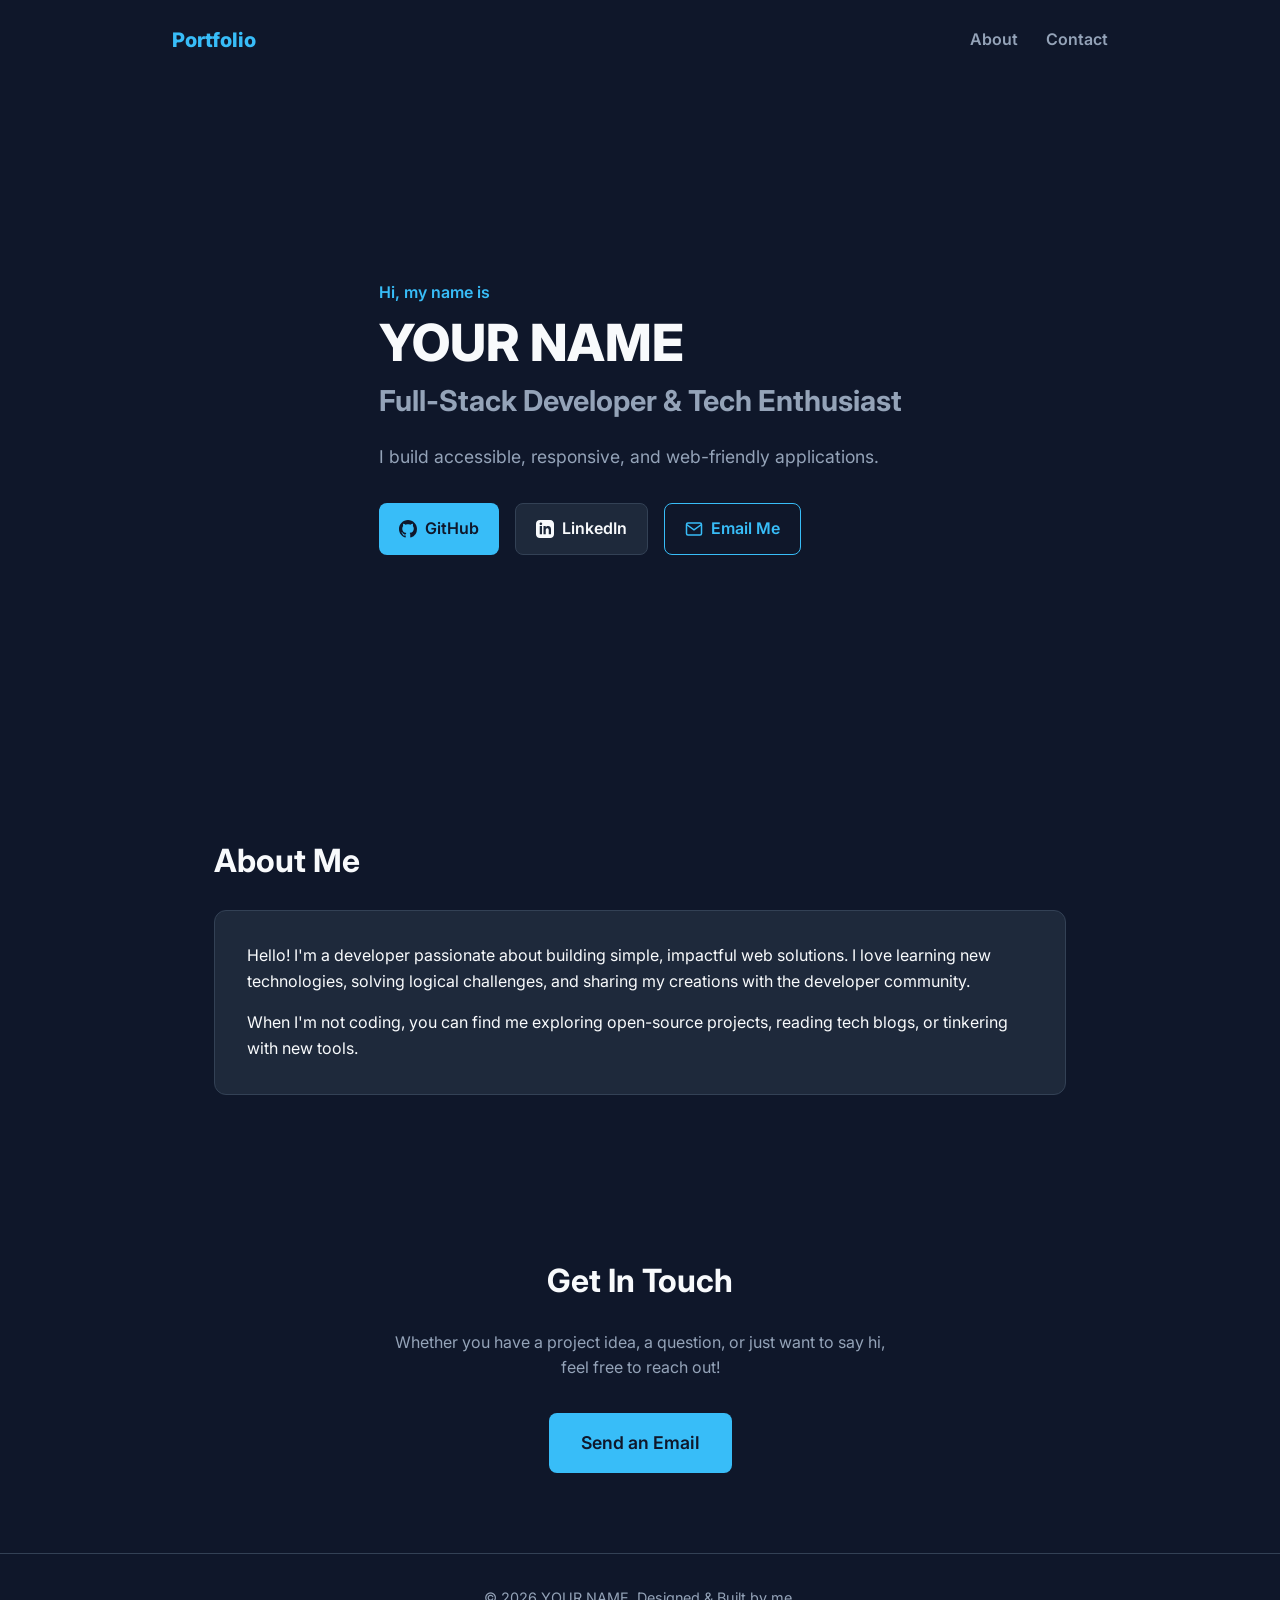
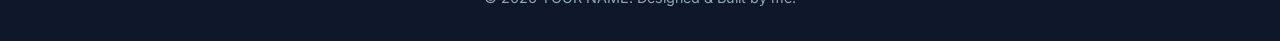
==== my-portfolio/index.html @ 45e632a3 "first structure of the site using gemini" ====
<!DOCTYPE html>
<html lang="en">
<head>
  <meta charset="UTF-8">
  <meta name="viewport" content="width=device-width, initial-scale=1.0">
  <title>YOUR NAME | Developer Portfolio</title>
  <link rel="stylesheet" href="style.css">
  <!-- Google Fonts -->
  <link rel="preconnect" href="https://fonts.googleapis.com">
  <link rel="preconnect" href="https://fonts.gstatic.com" crossorigin>
  <link href="https://fonts.googleapis.com/css2?family=Inter:wght@400;600;800&display=swap" rel="stylesheet">
</head>
<body>

  <!-- Navigation -->
  <nav class="navbar">
    <a href="#" class="logo">Portfolio</a>
    <div class="nav-links">
      <a href="#about">About</a>
      <a href="#contact">Contact</a>
    </div>
  </nav>

  <!-- Hero Section -->
  <header class="hero">
    <div class="container hero-content">
      <p class="greeting">Hi, my name is</p>
      <h1 class="name"><!-- EDIT: YOUR NAME HERE -->YOUR NAME</h1>
      <h2 class="tagline"><!-- EDIT: YOUR TAGLINE HERE -->Full-Stack Developer & Tech Enthusiast</h2>
      <p class="bio-short">
        <!-- EDIT: SHORT ONE-SENTENCE INTRO -->
        I build accessible, responsive, and web-friendly applications.
      </p>
      
      <!-- Action Links -->
      <div class="social-links">
        <a href="https://github.com/YOUR_GITHUB_USERNAME" target="_blank" rel="noopener noreferrer" class="btn btn-primary">
          <svg class="icon" viewBox="0 0 24 24" fill="currentColor"><path d="M12 0C5.37 0 0 5.37 0 12c0 5.31 3.435 9.795 8.205 11.385.6.105.825-.255.825-.57 0-.285-.015-1.23-.015-2.235-3.015.555-3.795-.735-4.035-1.41-.135-.345-.72-1.41-1.23-1.695-.42-.225-1.02-.78-.015-.795.945-.015 1.62.87 1.845 1.23 1.08 1.815 2.805 1.305 3.495.99.105-.78.42-1.305.765-1.605-2.67-.3-5.46-1.335-5.46-5.925 0-1.305.465-2.385 1.23-3.225-.12-.3-.54-1.53.12-3.18 0 0 1.005-.315 3.3 1.23.96-.27 1.98-.405 3-.405s2.04.135 3 .405c2.295-1.56 3.3-1.23 3.3-1.23.66 1.65.24 2.88.12 3.18.765.84 1.23 1.905 1.23 3.225 0 4.605-2.805 5.625-5.475 5.925.435.375.81 1.095.81 2.22 0 1.605-.015 2.895-.015 3.3 0 .315.225.69.825.57A12.02 12.02 0 0024 12c0-6.63-5.37-12-12-12z"/></svg>
          GitHub
        </a>
        <a href="https://linkedin.com/in/YOUR_LINKEDIN_USERNAME" target="_blank" rel="noopener noreferrer" class="btn btn-secondary">
          <svg class="icon" viewBox="0 0 24 24" fill="currentColor"><path d="M19 0h-14c-2.761 0-5 2.239-5 5v14c0 2.761 2.239 5 5 5h14c2.762 0 5-2.239 5-5v-14c0-2.239-2.238-5-5-5zm-11 19h-3v-11h3v11zm-1.5-12.268c-.966 0-1.75-.79-1.75-1.764s.784-1.764 1.75-1.764 1.75.79 1.75 1.764-.783 1.764-1.75 1.764zm13.5 12.268h-3v-5.604c0-3.368-4-3.113-4 0v5.604h-3v-11h3v1.765c1.396-2.586 7-2.777 7 2.476v6.759z"/></svg>
          LinkedIn
        </a>
        <a href="mailto:YOUR_EMAIL@example.com" class="btn btn-outline">
          <svg class="icon" viewBox="0 0 24 24" fill="none" stroke="currentColor" stroke-width="2"><path d="M4 4h16c1.1 0 2 .9 2 2v12c0 1.1-.9 2-2 2H4c-1.1 0-2-.9-2-2V6c0-1.1.9-2 2-2z"/><polyline points="22,6 12,13 2,6"/></svg>
          Email Me
        </a>
      </div>
    </div>
  </header>

  <!-- About Section -->
  <section id="about" class="section">
    <div class="container">
      <h2 class="section-title">About Me</h2>
      <div class="about-card">
        <p>
          <!-- EDIT: YOUR DETAILED BIO -->
          Hello! I'm a developer passionate about building simple, impactful web solutions. I love learning new technologies, solving logical challenges, and sharing my creations with the developer community.
        </p>
        <p>
          <!-- EDIT: YOUR SKILLS OR INTERESTS -->
          When I'm not coding, you can find me exploring open-source projects, reading tech blogs, or tinkering with new tools.
        </p>
      </div>
    </div>
  </section>

  <!-- Contact Section -->
  <section id="contact" class="section">
    <div class="container text-center">
      <h2 class="section-title">Get In Touch</h2>
      <p class="contact-sub">
        Whether you have a project idea, a question, or just want to say hi, feel free to reach out!
      </p>
      <a href="mailto:YOUR_EMAIL@example.com" class="btn btn-primary btn-large">
        Send an Email
      </a>
    </div>
  </section>

  <!-- Footer -->
  <footer>
    <div class="container text-center">
      <p>&copy; <span id="year"></span> YOUR NAME. Designed & Built by me.</p>
    </div>
  </footer>

  <script src="script.js"></script>
</body>
</html>
---- my-portfolio/style.css ----
/* CSS Variables & Theme Setup */
:root {
  --bg-color: #0f172a;
  --card-bg: #1e293b;
  --text-main: #f8fafc;
  --text-muted: #94a3b8;
  --accent-color: #38bdf8;
  --accent-hover: #0284c7;
  --border-color: #334155;
  --font-family: 'Inter', sans-serif;
}

/* Reset & Base Styles */
* {
  margin: 0;
  padding: 0;
  box-sizing: border-box;
}

html {
  scroll-behavior: smooth;
}

body {
  font-family: var(--font-family);
  background-color: var(--bg-color);
  color: var(--text-main);
  line-height: 1.6;
}

.container {
  max-width: 900px;
  margin: 0 auto;
  padding: 0 1.5rem;
}

.text-center {
  text-align: center;
}

/* Navbar */
.navbar {
  display: flex;
  justify-content: space-between;
  align-items: center;
  padding: 1.5rem 2rem;
  max-width: 1000px;
  margin: 0 auto;
}

.logo {
  font-weight: 800;
  font-size: 1.25rem;
  color: var(--accent-color);
  text-decoration: none;
}

.nav-links a {
  color: var(--text-muted);
  text-decoration: none;
  margin-left: 1.5rem;
  font-weight: 600;
  transition: color 0.2s;
}

.nav-links a:hover {
  color: var(--accent-color);
}

/* Hero Section */
.hero {
  min-height: 75vh;
  display: flex;
  align-items: center;
}

.greeting {
  color: var(--accent-color);
  font-weight: 600;
  margin-bottom: 0.5rem;
}

.name {
  font-size: 3.2rem;
  font-weight: 800;
  line-height: 1.1;
  margin-bottom: 0.5rem;
}

.tagline {
  font-size: 1.8rem;
  color: var(--text-muted);
  margin-bottom: 1.2rem;
}

.bio-short {
  font-size: 1.1rem;
  color: var(--text-muted);
  max-width: 600px;
  margin-bottom: 2rem;
}

/* Buttons & Links */
.social-links {
  display: flex;
  gap: 1rem;
  flex-wrap: wrap;
}

.btn {
  display: inline-flex;
  align-items: center;
  gap: 0.5rem;
  padding: 0.75rem 1.25rem;
  border-radius: 8px;
  font-weight: 600;
  text-decoration: none;
  transition: all 0.2s ease-in-out;
}

.btn-primary {
  background-color: var(--accent-color);
  color: #0f172a;
}

.btn-primary:hover {
  background-color: var(--accent-hover);
  color: #ffffff;
}

.btn-secondary {
  background-color: var(--card-bg);
  color: var(--text-main);
  border: 1px solid var(--border-color);
}

.btn-secondary:hover {
  border-color: var(--accent-color);
}

.btn-outline {
  border: 1px solid var(--accent-color);
  color: var(--accent-color);
}

.btn-outline:hover {
  background-color: rgba(56, 189, 248, 0.1);
}

.btn-large {
  padding: 1rem 2rem;
  font-size: 1.1rem;
}

.icon {
  width: 18px;
  height: 18px;
}

/* Sections */
.section {
  padding: 5rem 0;
}

.section-title {
  font-size: 2rem;
  margin-bottom: 1.5rem;
  position: relative;
}

.about-card {
  background-color: var(--card-bg);
  padding: 2rem;
  border-radius: 12px;
  border: 1px solid var(--border-color);
}

.about-card p + p {
  margin-top: 1rem;
}

.contact-sub {
  color: var(--text-muted);
  max-width: 500px;
  margin: 0 auto 2rem auto;
}

/* Footer */
footer {
  padding: 2rem 0;
  border-top: 1px solid var(--border-color);
  color: var(--text-muted);
  font-size: 0.9rem;
}

/* Responsive Scaling */
@media (max-width: 600px) {
  .name {
    font-size: 2.2rem;
  }
  .tagline {
    font-size: 1.3rem;
  }
  .social-links {
    flex-direction: column;
  }
  .btn {
    justify-content: center;
  }
}
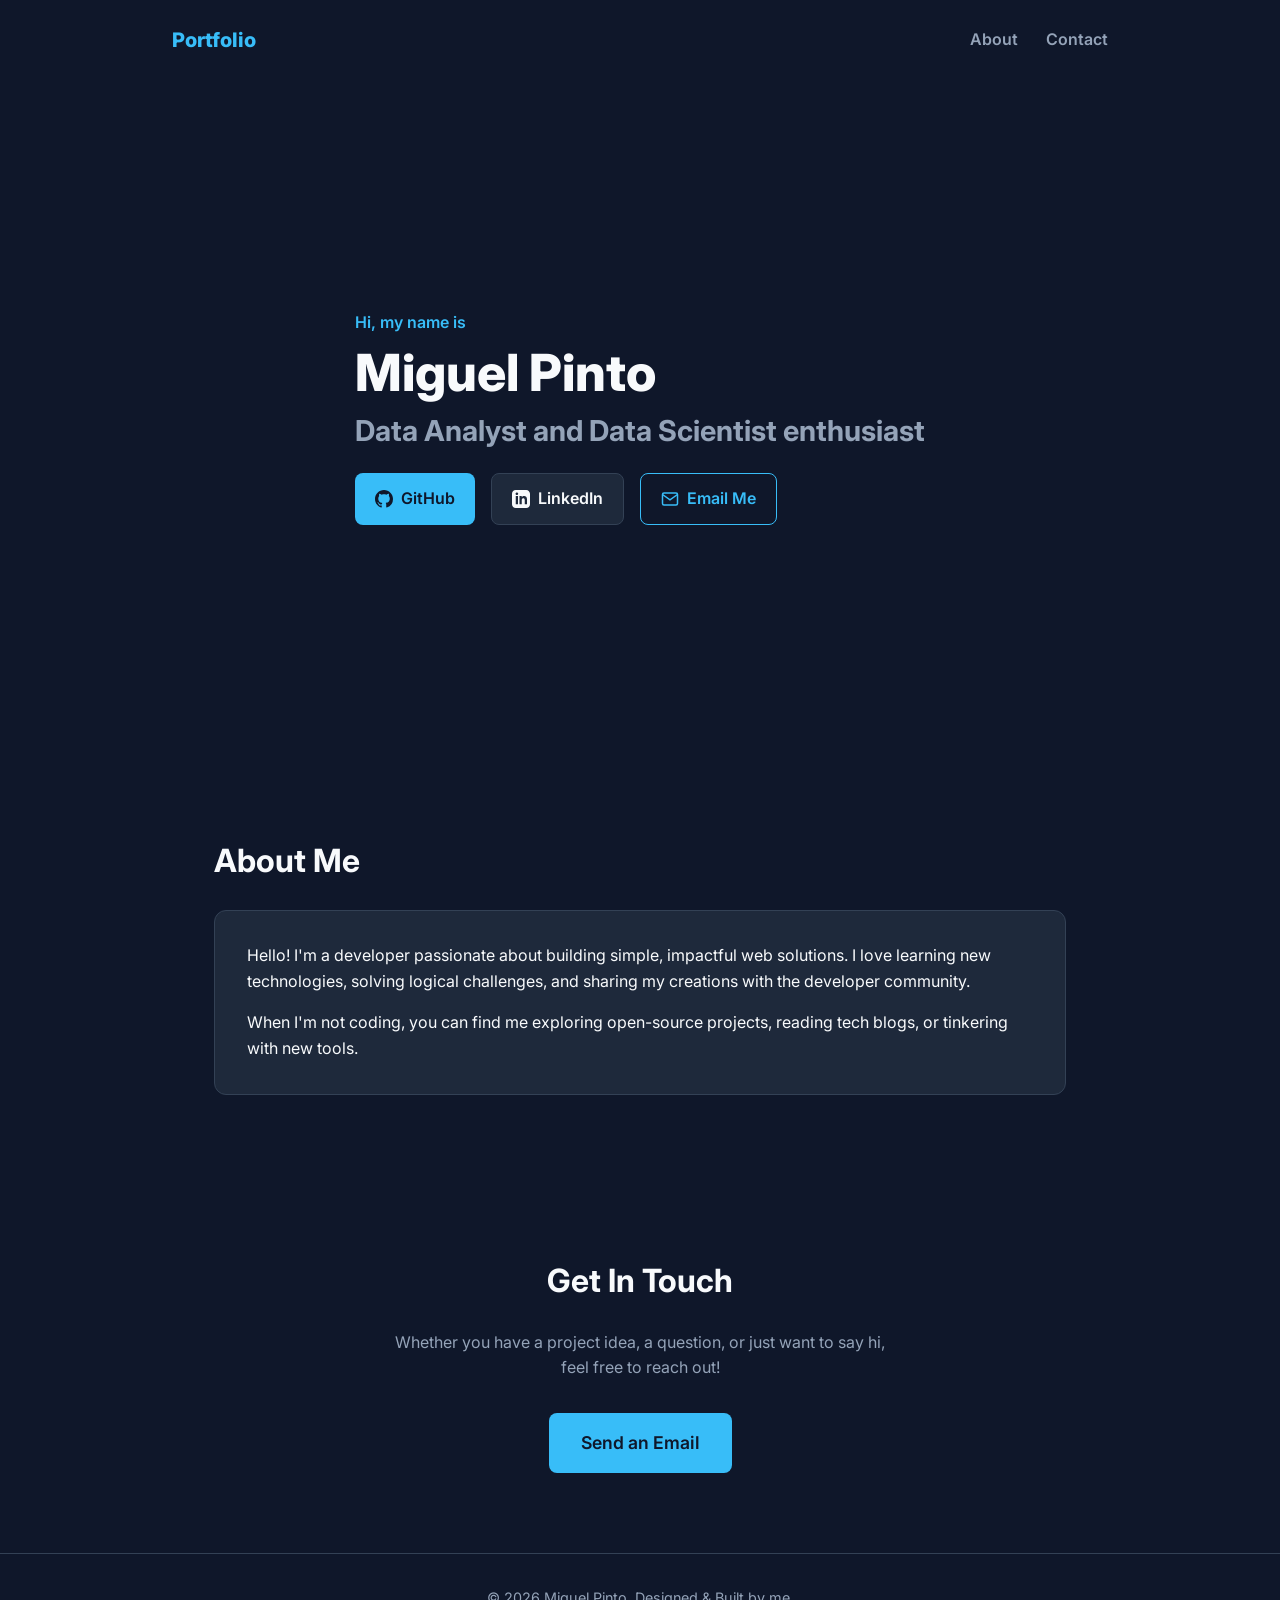
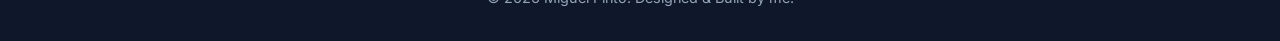
==== commit ec052baa: "changing the ai template given to personal info" ====
--- a/my-portfolio/index.html
+++ b/my-portfolio/index.html
@@ -3,16 +3,14 @@
 <head>
   <meta charset="UTF-8">
   <meta name="viewport" content="width=device-width, initial-scale=1.0">
-  <title>YOUR NAME | Developer Portfolio</title>
+  <title>Miguel Pinto | Developer Portfolio</title>
   <link rel="stylesheet" href="style.css">
-  <!-- Google Fonts -->
   <link rel="preconnect" href="https://fonts.googleapis.com">
   <link rel="preconnect" href="https://fonts.gstatic.com" crossorigin>
   <link href="https://fonts.googleapis.com/css2?family=Inter:wght@400;600;800&display=swap" rel="stylesheet">
 </head>
 <body>
 
-  <!-- Navigation -->
   <nav class="navbar">
     <a href="#" class="logo">Portfolio</a>
     <div class="nav-links">
@@ -21,28 +19,24 @@
     </div>
   </nav>
 
-  <!-- Hero Section -->
   <header class="hero">
     <div class="container hero-content">
       <p class="greeting">Hi, my name is</p>
-      <h1 class="name"><!-- EDIT: YOUR NAME HERE -->YOUR NAME</h1>
-      <h2 class="tagline"><!-- EDIT: YOUR TAGLINE HERE -->Full-Stack Developer & Tech Enthusiast</h2>
-      <p class="bio-short">
-        <!-- EDIT: SHORT ONE-SENTENCE INTRO -->
-        I build accessible, responsive, and web-friendly applications.
-      </p>
-      
+      <h1 class="name">Miguel Pinto</h1>
+      <h2 class="tagline">Data Analyst and Data Scientist enthusiast</h2>
+ 
+    
       <!-- Action Links -->
       <div class="social-links">
-        <a href="https://github.com/YOUR_GITHUB_USERNAME" target="_blank" rel="noopener noreferrer" class="btn btn-primary">
+        <a href="https://github.com/MPinto80" target="_blank" rel="noopener noreferrer" class="btn btn-primary">
           <svg class="icon" viewBox="0 0 24 24" fill="currentColor"><path d="M12 0C5.37 0 0 5.37 0 12c0 5.31 3.435 9.795 8.205 11.385.6.105.825-.255.825-.57 0-.285-.015-1.23-.015-2.235-3.015.555-3.795-.735-4.035-1.41-.135-.345-.72-1.41-1.23-1.695-.42-.225-1.02-.78-.015-.795.945-.015 1.62.87 1.845 1.23 1.08 1.815 2.805 1.305 3.495.99.105-.78.42-1.305.765-1.605-2.67-.3-5.46-1.335-5.46-5.925 0-1.305.465-2.385 1.23-3.225-.12-.3-.54-1.53.12-3.18 0 0 1.005-.315 3.3 1.23.96-.27 1.98-.405 3-.405s2.04.135 3 .405c2.295-1.56 3.3-1.23 3.3-1.23.66 1.65.24 2.88.12 3.18.765.84 1.23 1.905 1.23 3.225 0 4.605-2.805 5.625-5.475 5.925.435.375.81 1.095.81 2.22 0 1.605-.015 2.895-.015 3.3 0 .315.225.69.825.57A12.02 12.02 0 0024 12c0-6.63-5.37-12-12-12z"/></svg>
           GitHub
         </a>
-        <a href="https://linkedin.com/in/YOUR_LINKEDIN_USERNAME" target="_blank" rel="noopener noreferrer" class="btn btn-secondary">
+        <a href="https://linkedin.com/in/miguelgpinto" target="_blank" rel="noopener noreferrer" class="btn btn-secondary">
           <svg class="icon" viewBox="0 0 24 24" fill="currentColor"><path d="M19 0h-14c-2.761 0-5 2.239-5 5v14c0 2.761 2.239 5 5 5h14c2.762 0 5-2.239 5-5v-14c0-2.239-2.238-5-5-5zm-11 19h-3v-11h3v11zm-1.5-12.268c-.966 0-1.75-.79-1.75-1.764s.784-1.764 1.75-1.764 1.75.79 1.75 1.764-.783 1.764-1.75 1.764zm13.5 12.268h-3v-5.604c0-3.368-4-3.113-4 0v5.604h-3v-11h3v1.765c1.396-2.586 7-2.777 7 2.476v6.759z"/></svg>
           LinkedIn
         </a>
-        <a href="mailto:YOUR_EMAIL@example.com" class="btn btn-outline">
+        <a href="mailto:gpintomiguel@gmail.com" class="btn btn-outline">
           <svg class="icon" viewBox="0 0 24 24" fill="none" stroke="currentColor" stroke-width="2"><path d="M4 4h16c1.1 0 2 .9 2 2v12c0 1.1-.9 2-2 2H4c-1.1 0-2-.9-2-2V6c0-1.1.9-2 2-2z"/><polyline points="22,6 12,13 2,6"/></svg>
           Email Me
         </a>
@@ -56,7 +50,6 @@
       <h2 class="section-title">About Me</h2>
       <div class="about-card">
         <p>
-          <!-- EDIT: YOUR DETAILED BIO -->
           Hello! I'm a developer passionate about building simple, impactful web solutions. I love learning new technologies, solving logical challenges, and sharing my creations with the developer community.
         </p>
         <p>
@@ -74,7 +67,7 @@
       <p class="contact-sub">
         Whether you have a project idea, a question, or just want to say hi, feel free to reach out!
       </p>
-      <a href="mailto:YOUR_EMAIL@example.com" class="btn btn-primary btn-large">
+      <a href="mailto:gpintomiguel@gmail.com" class="btn btn-primary btn-large">
         Send an Email
       </a>
     </div>
@@ -83,7 +76,7 @@
   <!-- Footer -->
   <footer>
     <div class="container text-center">
-      <p>&copy; <span id="year"></span> YOUR NAME. Designed & Built by me.</p>
+      <p>&copy; <span id="year"></span> Miguel Pinto. Designed & Built by me.</p>
     </div>
   </footer>
 
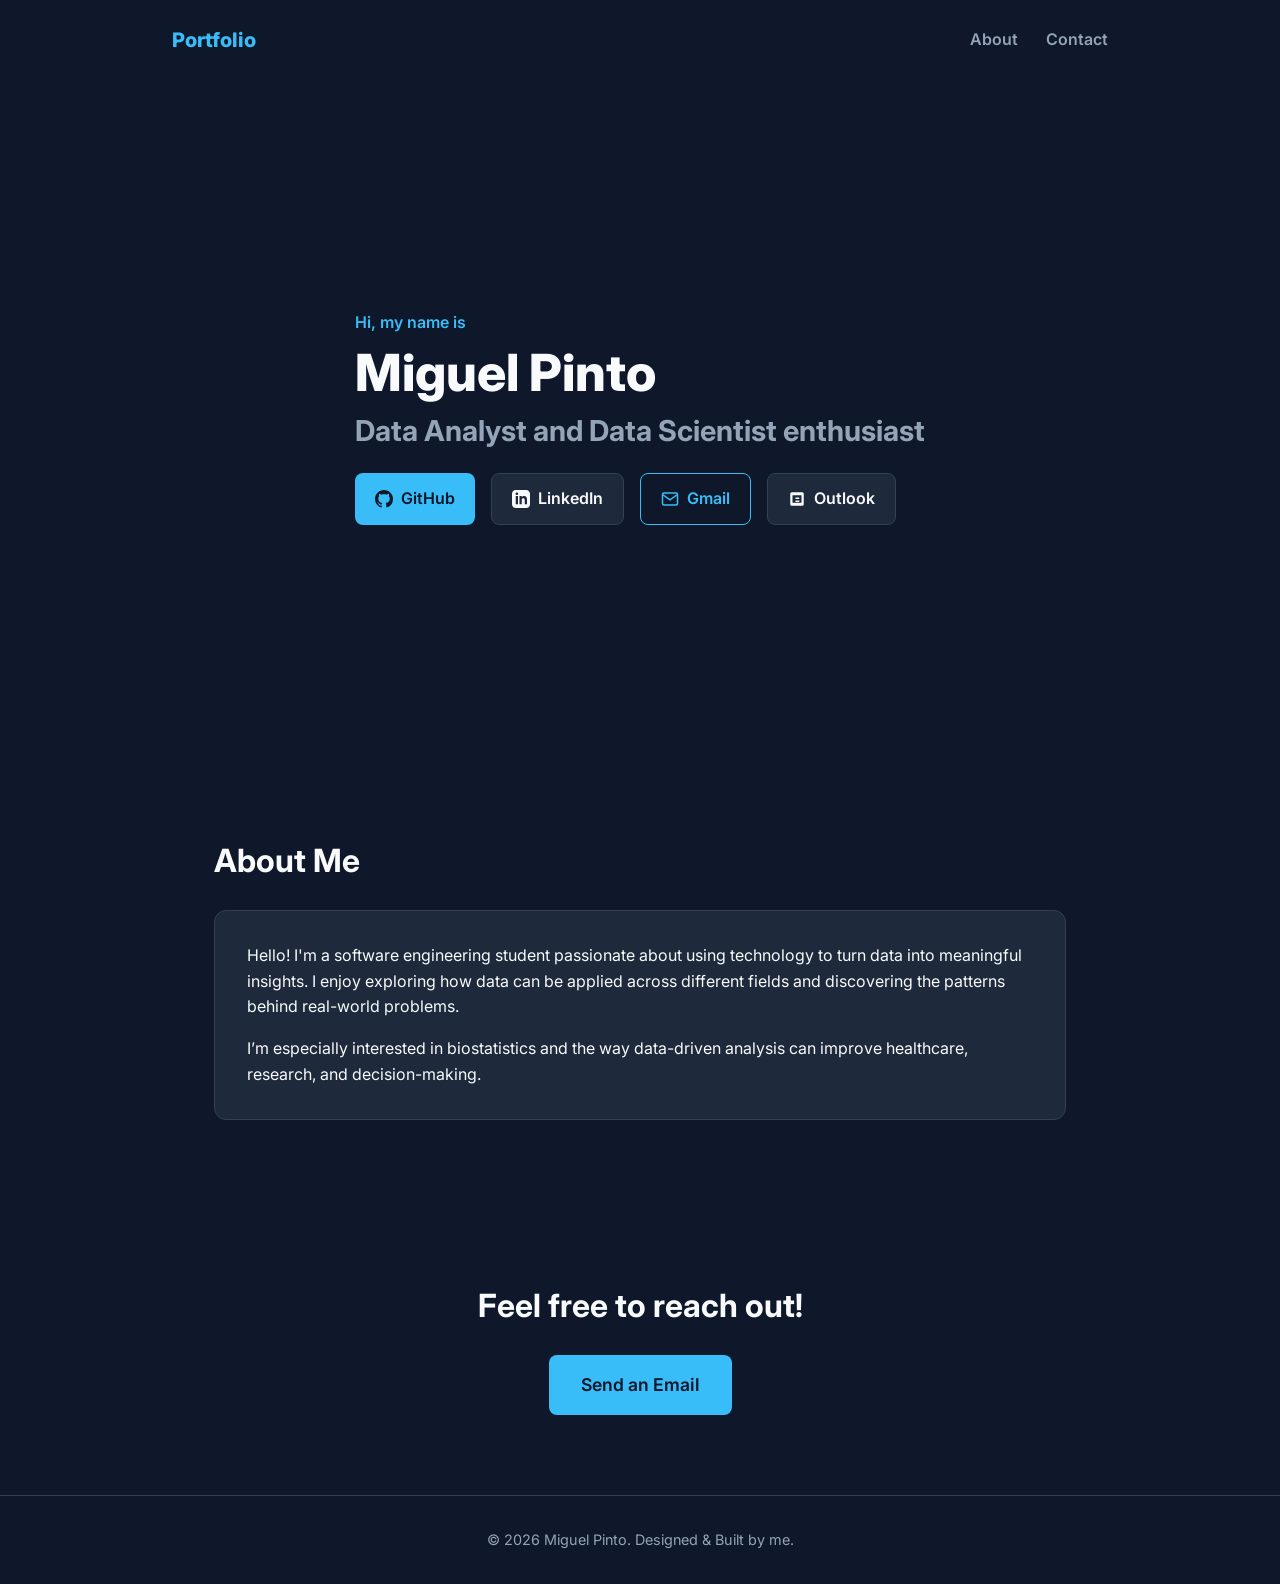
==== commit 5cfb911b: "changed the information about me and how to contact me" ====
--- a/my-portfolio/index.html
+++ b/my-portfolio/index.html
@@ -26,7 +26,6 @@
       <h2 class="tagline">Data Analyst and Data Scientist enthusiast</h2>
  
     
-      <!-- Action Links -->
       <div class="social-links">
         <a href="https://github.com/MPinto80" target="_blank" rel="noopener noreferrer" class="btn btn-primary">
           <svg class="icon" viewBox="0 0 24 24" fill="currentColor"><path d="M12 0C5.37 0 0 5.37 0 12c0 5.31 3.435 9.795 8.205 11.385.6.105.825-.255.825-.57 0-.285-.015-1.23-.015-2.235-3.015.555-3.795-.735-4.035-1.41-.135-.345-.72-1.41-1.23-1.695-.42-.225-1.02-.78-.015-.795.945-.015 1.62.87 1.845 1.23 1.08 1.815 2.805 1.305 3.495.99.105-.78.42-1.305.765-1.605-2.67-.3-5.46-1.335-5.46-5.925 0-1.305.465-2.385 1.23-3.225-.12-.3-.54-1.53.12-3.18 0 0 1.005-.315 3.3 1.23.96-.27 1.98-.405 3-.405s2.04.135 3 .405c2.295-1.56 3.3-1.23 3.3-1.23.66 1.65.24 2.88.12 3.18.765.84 1.23 1.905 1.23 3.225 0 4.605-2.805 5.625-5.475 5.925.435.375.81 1.095.81 2.22 0 1.605-.015 2.895-.015 3.3 0 .315.225.69.825.57A12.02 12.02 0 0024 12c0-6.63-5.37-12-12-12z"/></svg>
@@ -36,44 +35,41 @@
           <svg class="icon" viewBox="0 0 24 24" fill="currentColor"><path d="M19 0h-14c-2.761 0-5 2.239-5 5v14c0 2.761 2.239 5 5 5h14c2.762 0 5-2.239 5-5v-14c0-2.239-2.238-5-5-5zm-11 19h-3v-11h3v11zm-1.5-12.268c-.966 0-1.75-.79-1.75-1.764s.784-1.764 1.75-1.764 1.75.79 1.75 1.764-.783 1.764-1.75 1.764zm13.5 12.268h-3v-5.604c0-3.368-4-3.113-4 0v5.604h-3v-11h3v1.765c1.396-2.586 7-2.777 7 2.476v6.759z"/></svg>
           LinkedIn
         </a>
-        <a href="mailto:gpintomiguel@gmail.com" class="btn btn-outline">
+        <a href="https://mail.google.com/mail/?view=cm&fs=1&to=gpintomiguel@gmail.com" target="_blank" rel="noopener noreferrer" class="btn btn-outline">
           <svg class="icon" viewBox="0 0 24 24" fill="none" stroke="currentColor" stroke-width="2"><path d="M4 4h16c1.1 0 2 .9 2 2v12c0 1.1-.9 2-2 2H4c-1.1 0-2-.9-2-2V6c0-1.1.9-2 2-2z"/><polyline points="22,6 12,13 2,6"/></svg>
-          Email Me
+          Gmail
+        </a>
+        <a href="https://outlook.live.com/mail/0/deeplink/compose?to=gpintomiguel@gmail.com" target="_blank" rel="noopener noreferrer" class="btn btn-secondary">
+          <svg class="icon" viewBox="0 0 24 24" fill="currentColor"><path d="M19 3H5a2 2 0 0 0-2 2v14a2 2 0 0 0 2 2h14a2 2 0 0 0 2-2V5a2 2 0 0 0-2-2zm-1 14H6V7h12v10zm-3-7h-5v2h5V10zm0 4h-5v2h5v-2z"/></svg>
+          Outlook
         </a>
       </div>
     </div>
   </header>
 
-  <!-- About Section -->
+
   <section id="about" class="section">
     <div class="container">
       <h2 class="section-title">About Me</h2>
       <div class="about-card">
         <p>
-          Hello! I'm a developer passionate about building simple, impactful web solutions. I love learning new technologies, solving logical challenges, and sharing my creations with the developer community.
+          Hello! I'm a software engineering student passionate about using technology to turn data into meaningful insights. I enjoy exploring how data can be applied across different fields and discovering the patterns behind real-world problems.
         </p>
         <p>
-          <!-- EDIT: YOUR SKILLS OR INTERESTS -->
-          When I'm not coding, you can find me exploring open-source projects, reading tech blogs, or tinkering with new tools.
-        </p>
+          I’m especially interested in biostatistics and the way data-driven analysis can improve healthcare, research, and decision-making.
       </div>
     </div>
   </section>
 
-  <!-- Contact Section -->
   <section id="contact" class="section">
     <div class="container text-center">
-      <h2 class="section-title">Get In Touch</h2>
-      <p class="contact-sub">
-        Whether you have a project idea, a question, or just want to say hi, feel free to reach out!
-      </p>
-      <a href="mailto:gpintomiguel@gmail.com" class="btn btn-primary btn-large">
+      <h2 class="section-title">Feel free to reach out!</h2>
+      <a href="https://mail.google.com/mail/?view=cm&fs=1&to=gpintomiguel@gmail.com" target="_blank" rel="noopener noreferrer" class="btn btn-primary btn-large">
         Send an Email
       </a>
     </div>
   </section>
 
-  <!-- Footer -->
   <footer>
     <div class="container text-center">
       <p>&copy; <span id="year"></span> Miguel Pinto. Designed & Built by me.</p>
